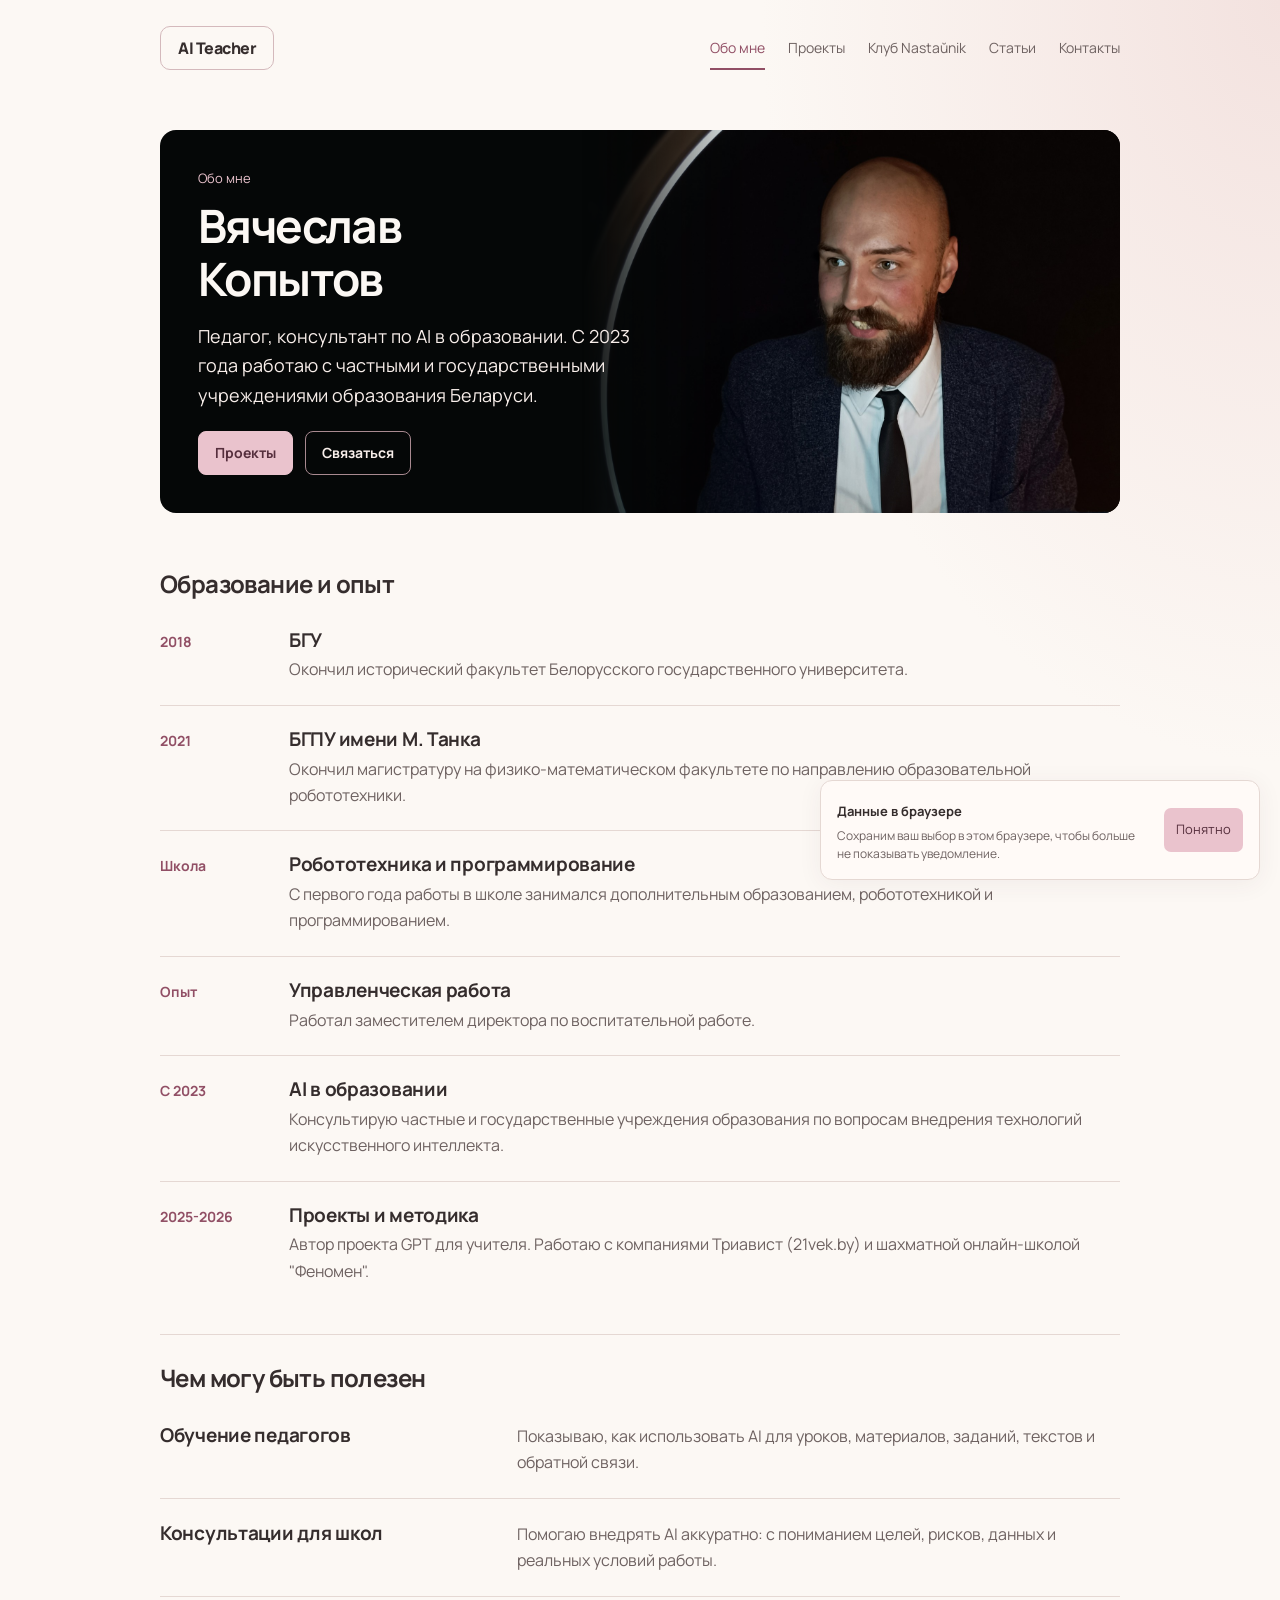
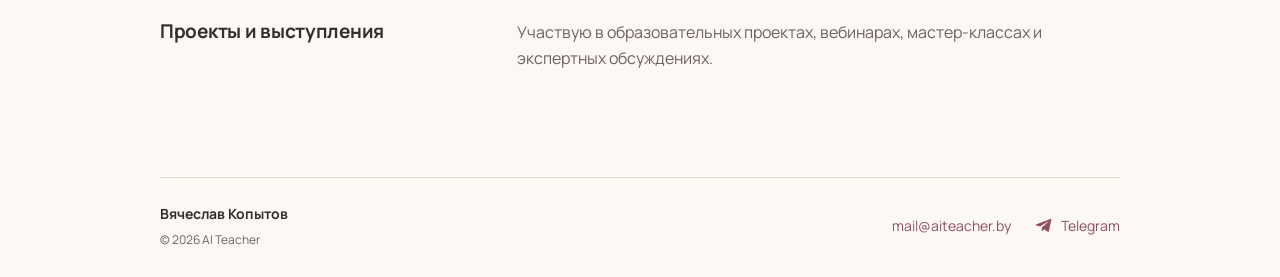
==== about.html @ 3dd28fff "Apply warm beige and powder pink site palette" ====
<!doctype html>
<html lang="ru">
<head>
  <meta charset="utf-8">
  <meta name="viewport" content="width=device-width, initial-scale=1">
  <title>Обо мне | Вячеслав Копытов — AI и образование в Беларуси</title>
  <meta name="description" content="Вячеслав Копытов — консультант по внедрению AI в образование в Республике Беларусь. Образование, опыт, проекты и направления работы.">
  <link rel="canonical" href="https://aiteacher.by/about.html">
  <meta property="og:type" content="website">
  <meta property="og:title" content="Обо мне | Вячеслав Копытов">
  <meta property="og:description" content="Кто такой Вячеслав Копытов и чем он занимается в теме AI в образовании.">
  <meta property="og:url" content="https://aiteacher.by/about.html">
  <meta property="og:image" content="https://aiteacher.by/assets/img/profile.jpg">
  <meta name="twitter:card" content="summary_large_image">
  <meta name="twitter:image" content="https://aiteacher.by/assets/img/profile.jpg">
  <link rel="preconnect" href="https://fonts.googleapis.com">
  <link rel="preconnect" href="https://fonts.gstatic.com" crossorigin>
  <link href="https://fonts.googleapis.com/css2?family=Manrope:wght@400;500;700;800&display=swap" rel="stylesheet">
  <link rel="stylesheet" href="assets/css/styles.css?v=12">
  <link rel="stylesheet" href="assets/css/home-portrait.css?v=6">
  <link rel="stylesheet" href="assets/css/about-portrait.css?v=1">
  <script type="application/ld+json">{"@context":"https://schema.org","@type":"ProfilePage","name":"Обо мне | Вячеслав Копытов","url":"https://aiteacher.by/about.html","mainEntity":{"@type":"Person","@id":"https://aiteacher.by/#person","name":"Вячеслав Копытов","jobTitle":"Консультант по внедрению искусственного интеллекта в образовании","image":"https://aiteacher.by/assets/img/profile.jpg","url":"https://aiteacher.by/","email":"mail@aiteacher.by","description":"Вячеслав Копытов — педагог, специалист в образовательной робототехнике и консультант учреждений образования по вопросам внедрения технологий искусственного интеллекта.","alumniOf":[{"@type":"CollegeOrUniversity","name":"Белорусский государственный университет","department":"Исторический факультет"},{"@type":"CollegeOrUniversity","name":"Белорусский государственный педагогический университет имени Максима Танка","department":"Физико-математический факультет"}],"knowsAbout":["AI в образовании","искусственный интеллект для учителей","обучение педагогов","методика внедрения AI","образовательная робототехника","программирование в дополнительном образовании","образование в Республике Беларусь"],"sameAs":["https://t.me/kopytov_v_a","https://t.me/gpt_for_teacher","https://www.youtube.com/@gpt_for_teacher","https://instagram.com/gpt_for_teacher"]}}</script>
</head>
<body>
<main class="simple-page">
  <div class="minimal-top">
    <a class="minimal-name" href="index.html">AI Teacher</a>
    <nav class="minimal-menu" aria-label="Основное меню">
      <a href="about.html" aria-current="page">Обо мне</a>
      <a href="projects.html">Проекты</a>
      <a href="club.html">Клуб Nastaŭnik</a>
      <a href="articles.html">Статьи</a>
      <a href="contacts.html">Контакты</a>
    </nav>
  </div>

  <section class="home-intro about-intro" aria-labelledby="about-title">
    <img class="home-intro-photo" src="assets/img/profile.jpg" alt="Вячеслав Копытов в костюме за ноутбуком" width="1536" height="2048" fetchpriority="high">
    <div class="home-intro-copy">
      <div class="hero-eyebrow">Обо мне</div>
      <h1 id="about-title">Вячеслав Копытов</h1>
      <p class="lead">Педагог, консультант по AI в образовании. С 2023 года работаю с частными и государственными учреждениями образования Беларуси.</p>
      <div class="simple-actions">
        <a class="simple-button primary" href="projects.html">Проекты</a>
        <a class="simple-button" href="contacts.html">Связаться</a>
      </div>
    </div>
  </section>

  <section class="simple-section reveal">
    <div class="simple-section-head">
      <div>
        <h2>Образование и опыт</h2>
      </div>
    </div>
    <div class="simple-grid timeline">
      <article class="simple-card">
        <span class="row-label">2018</span>
        <h3>БГУ</h3>
        <p>Окончил исторический факультет Белорусского государственного университета.</p>
      </article>
      <article class="simple-card">
        <span class="row-label">2021</span>
        <h3>БГПУ имени М. Танка</h3>
        <p>Окончил магистратуру на физико-математическом факультете по направлению образовательной робототехники.</p>
      </article>
      <article class="simple-card">
        <span class="row-label">Школа</span>
        <h3>Робототехника и программирование</h3>
        <p>С первого года работы в школе занимался дополнительным образованием, робототехникой и программированием.</p>
      </article>
      <article class="simple-card">
        <span class="row-label">Опыт</span>
        <h3>Управленческая работа</h3>
        <p>Работал заместителем директора по воспитательной работе.</p>
      </article>
      <article class="simple-card">
        <span class="row-label">С 2023</span>
        <h3>AI в образовании</h3>
        <p>Консультирую частные и государственные учреждения образования по вопросам внедрения технологий искусственного интеллекта.</p>
      </article>
      <article class="simple-card">
        <span class="row-label">2025-2026</span>
        <h3>Проекты и методика</h3>
        <p>Автор проекта GPT для учителя. Работаю с компаниями Триавист (21vek.by) и шахматной онлайн-школой "Феномен".</p>
      </article>
    </div>
  </section>

  <section class="simple-section reveal">
    <div class="simple-section-head">
      <div>
        <h2>Чем могу быть полезен</h2>
      </div>
    </div>
    <div class="simple-grid">
      <article class="simple-card">
        <h3>Обучение педагогов</h3>
        <p>Показываю, как использовать AI для уроков, материалов, заданий, текстов и обратной связи.</p>
      </article>
      <article class="simple-card">
        <h3>Консультации для школ</h3>
        <p>Помогаю внедрять AI аккуратно: с пониманием целей, рисков, данных и реальных условий работы.</p>
      </article>
      <article class="simple-card">
        <h3>Проекты и выступления</h3>
        <p>Участвую в образовательных проектах, вебинарах, мастер-классах и экспертных обсуждениях.</p>
      </article>
    </div>
  </section>
</main>
<footer class="site-footer">
  <div class="footer-author">
    <a href="about.html">Вячеслав Копытов</a>
    <small>&copy; 2026 AI Teacher</small>
  </div>
  <address class="footer-contacts">
    <a href="mailto:mail@aiteacher.by">mail@aiteacher.by</a>
    <a class="footer-telegram" href="https://t.me/kopytov_v_a" aria-label="Написать Вячеславу Копытову в Telegram">
      <svg viewBox="0 0 24 24" aria-hidden="true"><path d="M21.7 4.3 18.5 19c-.2 1-.8 1.2-1.6.8l-4.8-3.5-2.3 2.2c-.3.3-.5.5-.9.5l.3-4.9 8.9-8c.4-.3-.1-.5-.6-.2L6.6 12.8 1.9 11.3c-1-.3-1-1 .2-1.5L20.4 2.7c.9-.3 1.6.2 1.3 1.6Z"/></svg>
      <span>Telegram</span>
    </a>
  </address>
</footer>
<script src="assets/js/app.js?v=10"></script>
</body>
</html>
---- assets/css/styles.css ----
:root {
  --ink: #352d2d;
  --muted: #6e6261;
  --accent: #914f65;
  --accent-soft: #f6e8e7;
  --accent-fill: #eac3cd;
  --accent-fill-hover: #e0b1be;
  --accent-ink: #562f3d;
  --line: #e5d8d3;
  --paper: #fcf8f4;
  --font: "Manrope", "Segoe UI", sans-serif;
}
* { box-sizing: border-box; }
html { scroll-behavior: smooth; }
body {
  margin: 0;
  min-height: 100vh;
  min-height: 100svh;
  display: flex;
  flex-direction: column;
  color: var(--ink);
  font: 16px/1.65 var(--font);
  background: radial-gradient(ellipse at 100% 0, #f3e2df 0, transparent 520px), var(--paper);
}
a { color: var(--accent); text-decoration: none; }
a:hover { color: var(--ink); }
a:focus-visible, button:focus-visible {
  outline: 2px solid var(--accent);
  outline-offset: 5px;
}
button { font: inherit; cursor: pointer; }
img { display: block; max-width: 100%; }
h1, h2, h3, p { margin: 0; }
h1, h2, h3 { font-weight: 700; line-height: 1.25; }
h1 { font-size: clamp(32px, 4vw, 44px); letter-spacing: -.035em; }
h2 { font-size: 24px; letter-spacing: -.025em; }
h3 { font-size: 19px; letter-spacing: -.015em; }
p { color: var(--muted); }
.minimal-page, .simple-page {
  flex: 1;
  width: min(960px, calc(100% - 64px));
  margin: 0 auto;
  padding: 26px 0 56px;
}
.minimal-top {
  display: flex;
  align-items: center;
  justify-content: space-between;
  gap: 24px;
  margin-bottom: 60px;
}
.minimal-name {
  display: inline-flex;
  flex-shrink: 0;
  align-items: center;
  justify-content: center;
  min-height: 44px;
  padding: 8px 17px;
  border: 1px solid #d4b9bc;
  border-radius: 10px;
  color: var(--ink);
  font-weight: 800;
  letter-spacing: -.03em;
}
.minimal-menu { display: flex; flex-wrap: wrap; gap: 6px 23px; }
.minimal-menu a {
  display: inline-flex;
  align-items: center;
  min-height: 44px;
  border-bottom: 2px solid transparent;
  color: var(--muted);
  font-size: 14px;
}
.minimal-menu a:hover,
.minimal-menu a[aria-current] { color: var(--accent); border-bottom-color: var(--accent); }
.minimal-card, .simple-hero {
  display: grid;
  grid-template-columns: minmax(0, 1fr) 180px;
  align-items: center;
  gap: 48px;
  padding-bottom: 36px;
}
.minimal-card h1 { font-size: clamp(34px, 4.6vw, 48px); }
.lead, .simple-lead, .page-lead { margin-top: 16px; font-size: 18px; line-height: 1.65; max-width: 660px; }
.lead { color: var(--ink); }
.intro-description { max-width: 470px; margin-top: 8px; }
.hero-eyebrow { font-size: 13px; color: var(--accent); margin-bottom: 10px; }
.simple-hero-text { display: block; border-bottom: 1px solid var(--line); padding-bottom: 28px; }
.simple-hero-text > div { max-width: 720px; }
.minimal-portrait, .simple-photo { border-radius: 14px; overflow: hidden; background: #e9dcd5; }
.minimal-portrait img, .simple-photo img { width: 100%; height: 210px; object-fit: cover; object-position: center 30%; }
.minimal-buttons { display: grid; border-top: 1px solid var(--line); }
.minimal-button, .resource-row {
  display: flex;
  align-items: center;
  justify-content: space-between;
  gap: 24px;
  border-bottom: 1px solid var(--line);
  padding: 23px 8px;
  color: var(--ink);
  transition: background .18s ease;
}
.minimal-button:hover, .resource-row:hover { background: var(--accent-soft); }
.link-copy { display: block; }
.link-copy strong { display: block; font-size: 20px; font-weight: 700; letter-spacing: -.02em; }
.link-copy small { display: block; color: var(--muted); font-size: 15px; margin-top: 5px; }
.link-arrow { flex: 0 0 auto; color: var(--accent); font-size: 25px; font-weight: 500; }
.minimal-social-icons { display: flex; gap: 8px; margin-top: 24px; }
.social-icon-link { display: inline-flex; width: 44px; height: 44px; align-items: center; justify-content: center; border-radius: 50%; color: var(--muted); }
.social-icon-link:hover { background: var(--accent-soft); color: var(--accent); }
.social-icon-link svg, .simple-social-card svg { width: 22px; height: 22px; fill: currentColor; flex-shrink: 0; }
.simple-section { padding: 28px 0; }
.simple-section + .simple-section { border-top: 1px solid var(--line); }
.simple-section-head { margin-bottom: 8px; }
.resource-list { display: grid; }
.resource-row:first-child { padding-top: 12px; }
.resource-copy { max-width: 700px; }
.resource-copy h2 { font-size: 21px; }
.resource-copy p { margin-top: 6px; }
.row-label { display: block; font-size: 12px; color: var(--accent); font-weight: 700; margin-bottom: 6px; }
.simple-grid { display: grid; }
.simple-card {
  display: grid;
  grid-template-columns: minmax(180px, .7fr) minmax(0, 1.3fr);
  gap: 8px 32px;
  align-items: baseline;
  padding: 22px 0;
  border-bottom: 1px solid var(--line);
}
.simple-card:last-child { border-bottom: 0; }
.simple-card .simple-actions { grid-column: 2; margin-top: 4px; }
.timeline .simple-card { grid-template-columns: 105px minmax(0, 1fr); gap: 4px 24px; }
.timeline .row-label { grid-column: 1; grid-row: 1 / span 2; font-size: 14px; }
.timeline h3, .timeline p { grid-column: 2; }
.simple-actions { display: flex; flex-wrap: wrap; gap: 12px; margin-top: 20px; }
.simple-button {
  display: inline-flex;
  align-items: center;
  justify-content: center;
  min-height: 44px;
  padding: 8px 16px;
  border: 1px solid var(--line);
  border-radius: 8px;
  color: var(--ink);
  font-size: 14px;
  font-weight: 700;
}
.simple-button:hover { border-color: var(--accent); background: var(--accent-soft); }
.simple-button.primary { color: var(--accent-ink); background: var(--accent-fill); border-color: var(--accent-fill); }
.simple-button.primary:hover { background: var(--accent-fill-hover); border-color: var(--accent-fill-hover); }
.simple-contact-row { display: grid; grid-template-columns: repeat(2, minmax(0, 1fr)); gap: 0 32px; }
.simple-social-card { display: flex; align-items: center; gap: 15px; padding: 20px 0; border-bottom: 1px solid var(--line); color: var(--ink); }
.simple-social-card span { color: var(--muted); font-size: 13px; overflow-wrap: anywhere; }
.breadcrumbs { font-size: 13px; color: var(--muted); margin-bottom: 18px; }
.article-meta { color: var(--muted); font-size: 13px; margin-bottom: 12px; }
.article-hero { padding-top: 0; }
.article-hero, .article-layout { max-width: 740px; margin-inline: auto; }
.page-title { font-size: clamp(28px, 3.7vw, 40px); }
.article p + p { margin-top: 16px; }
.article h2 { margin: 32px 0 12px; }
.article a, .mini-card a { text-decoration: underline; text-underline-offset: 3px; }
.article ul, .article ol { padding-left: 22px; color: var(--muted); }
.stack { margin-top: 32px; padding-top: 24px; border-top: 1px solid var(--line); }
.mini-card h3 { margin-bottom: 10px; }
.site-footer {
  width: min(960px, calc(100% - 64px));
  margin: 0 auto;
  padding: 24px 0 28px;
  display: flex;
  align-items: center;
  justify-content: space-between;
  gap: 16px 32px;
  border-top: 1px solid var(--line);
  font-size: 14px;
}
.footer-author { display: grid; gap: 4px; }
.footer-author > a { color: var(--ink); font-weight: 700; }
.footer-author small { color: var(--muted); font-size: 12px; }
.footer-contacts { display: flex; align-items: center; flex-wrap: wrap; gap: 8px 24px; font-style: normal; }
.footer-contacts a { display: inline-flex; align-items: center; min-height: 44px; gap: 8px; }
.footer-telegram svg { width: 18px; height: 18px; fill: currentColor; }
.site-footer a:hover { text-decoration: underline; text-underline-offset: 4px; }
.cookie-notice {
  position: fixed;
  z-index: 10;
  right: 20px;
  bottom: 20px;
  display: flex;
  align-items: center;
  gap: 16px;
  width: min(440px, calc(100% - 40px));
  padding: 16px;
  border: 1px solid var(--line);
  border-radius: 12px;
  background: #fffaf7;
  box-shadow: 0 4px 24px #562f3d10;
}
.cookie-notice strong { font-size: 13px; }
.cookie-notice p { font-size: 12px; line-height: 1.5; margin-top: 4px; }
.cookie-notice-btn { flex-shrink: 0; min-height: 44px; border: 0; border-radius: 7px; padding: 8px 12px; background: var(--accent-fill); color: var(--accent-ink); font-size: 13px; }
.cookie-notice-btn:hover { background: var(--accent-fill-hover); }
.cookie-notice-hidden { display: none; }
@media (prefers-reduced-motion: no-preference) {
  .minimal-card, .simple-hero, .article-hero { animation: enter .35s ease-out both; }
  @keyframes enter { from { opacity: 0; transform: translateY(6px); } to { opacity: 1; transform: none; } }
}
@media (max-width: 760px) {
  .site-footer { width: calc(100% - 40px); }
  .minimal-page, .simple-page { width: calc(100% - 40px); padding-top: 20px; }
  .minimal-top { align-items: flex-start; flex-direction: column; gap: 12px; margin-bottom: 34px; }
  .minimal-menu { gap: 0 20px; }
  .minimal-card, .simple-hero { gap: 24px; grid-template-columns: minmax(0, 1fr) 120px; }
  .minimal-portrait img, .simple-photo img { height: 150px; }
  .lead, .simple-lead, .page-lead { font-size: 16px; }
  .minimal-card h1 { font-size: 34px; }
  .simple-card { gap: 8px 20px; }
}
@media (max-width: 520px) {
  .site-footer { align-items: flex-start; flex-direction: column; gap: 12px; padding-top: 20px; }
  .minimal-card, .simple-hero { grid-template-columns: minmax(0, 1fr); gap: 20px; }
  .minimal-portrait, .simple-photo { grid-row: 1; width: 88px; border-radius: 12px; }
  .minimal-portrait img, .simple-photo img { height: 100px; }
  .minimal-card { padding-bottom: 26px; }
  .minimal-card h1 { font-size: 32px; }
  .minimal-button, .resource-row { gap: 15px; padding: 19px 0; }
  .link-copy strong, .resource-copy h2 { font-size: 18px; }
  .link-copy small { font-size: 14px; }
  .simple-card { display: block; padding: 18px 0; }
  .simple-card p { margin-top: 6px; }
  .simple-card .simple-actions { margin-top: 12px; }
  .timeline .row-label { margin-bottom: 8px; }
  .simple-contact-row { grid-template-columns: minmax(0, 1fr); }
  .cookie-notice { right: 12px; bottom: 12px; width: calc(100% - 24px); padding: 12px; }
}
@media (prefers-reduced-motion: reduce) { html { scroll-behavior: auto; } }
---- assets/css/home-portrait.css ----
.home-intro {
  position: relative;
  isolation: isolate;
  display: flex;
  align-items: center;
  min-height: 360px;
  margin-bottom: 28px;
  overflow: hidden;
  border-radius: 16px;
  background: #050707;
  color: #fcf8f4;
}
.home-intro-photo {
  position: absolute;
  z-index: -1;
  inset: 0 0 0 auto;
  width: 56%;
  height: 100%;
  object-fit: cover;
  object-position: center 12%;
  -webkit-mask-image: linear-gradient(to right, transparent, #000 32%);
  mask-image: linear-gradient(to right, transparent, #000 32%);
}
.home-intro-copy {
  width: 54%;
  padding: 38px;
}
.home-intro h1 {
  max-width: 12ch;
  font-size: clamp(34px, 4.3vw, 46px);
  line-height: 1.15;
}
.home-intro .lead { color: #f8eeea; }
.home-intro .hero-eyebrow { color: #eac3cd; }
.home-intro .simple-button:not(.primary) { color: #f8eeea; border-color: #a88990; }
.home-intro .simple-button:not(.primary):hover { background: #33272b; border-color: #eac3cd; }
.home-intro .intro-description { color: #d4c1be; margin-top: 14px; }
@media (min-width: 641px) and (max-width: 800px) {
  .home-intro { min-height: 330px; }
  .home-intro-copy { width: 58%; padding: 28px; }
  .home-intro h1 { font-size: 34px; }
  .home-intro .intro-description { font-size: 14px; }
}
@media (max-width: 640px) {
  .home-intro { min-height: 0; border-radius: 12px; margin-bottom: 18px; }
  .home-intro-photo {
    inset: 0 0 auto;
    width: 100%;
    height: 280px;
    object-position: center top;
    -webkit-mask-image: linear-gradient(to bottom, #000 54%, transparent 100%);
    mask-image: linear-gradient(to bottom, #000 54%, transparent 100%);
  }
  .home-intro-copy { width: 100%; padding: 246px 24px 26px; }
  .home-intro h1 { max-width: none; font-size: 30px; }
  .home-intro .lead { margin-top: 12px; }
  .home-intro .intro-description { margin-top: 10px; font-size: 14px; }
}
---- assets/css/about-portrait.css ----
.about-intro .home-intro-photo {
  object-position: center 43%;
}
@media (max-width: 640px) {
  .about-intro .home-intro-photo {
    width: min(100%, 420px);
    left: 50%;
    right: auto;
    transform: translateX(-50%);
    object-position: center 38%;
  }
}
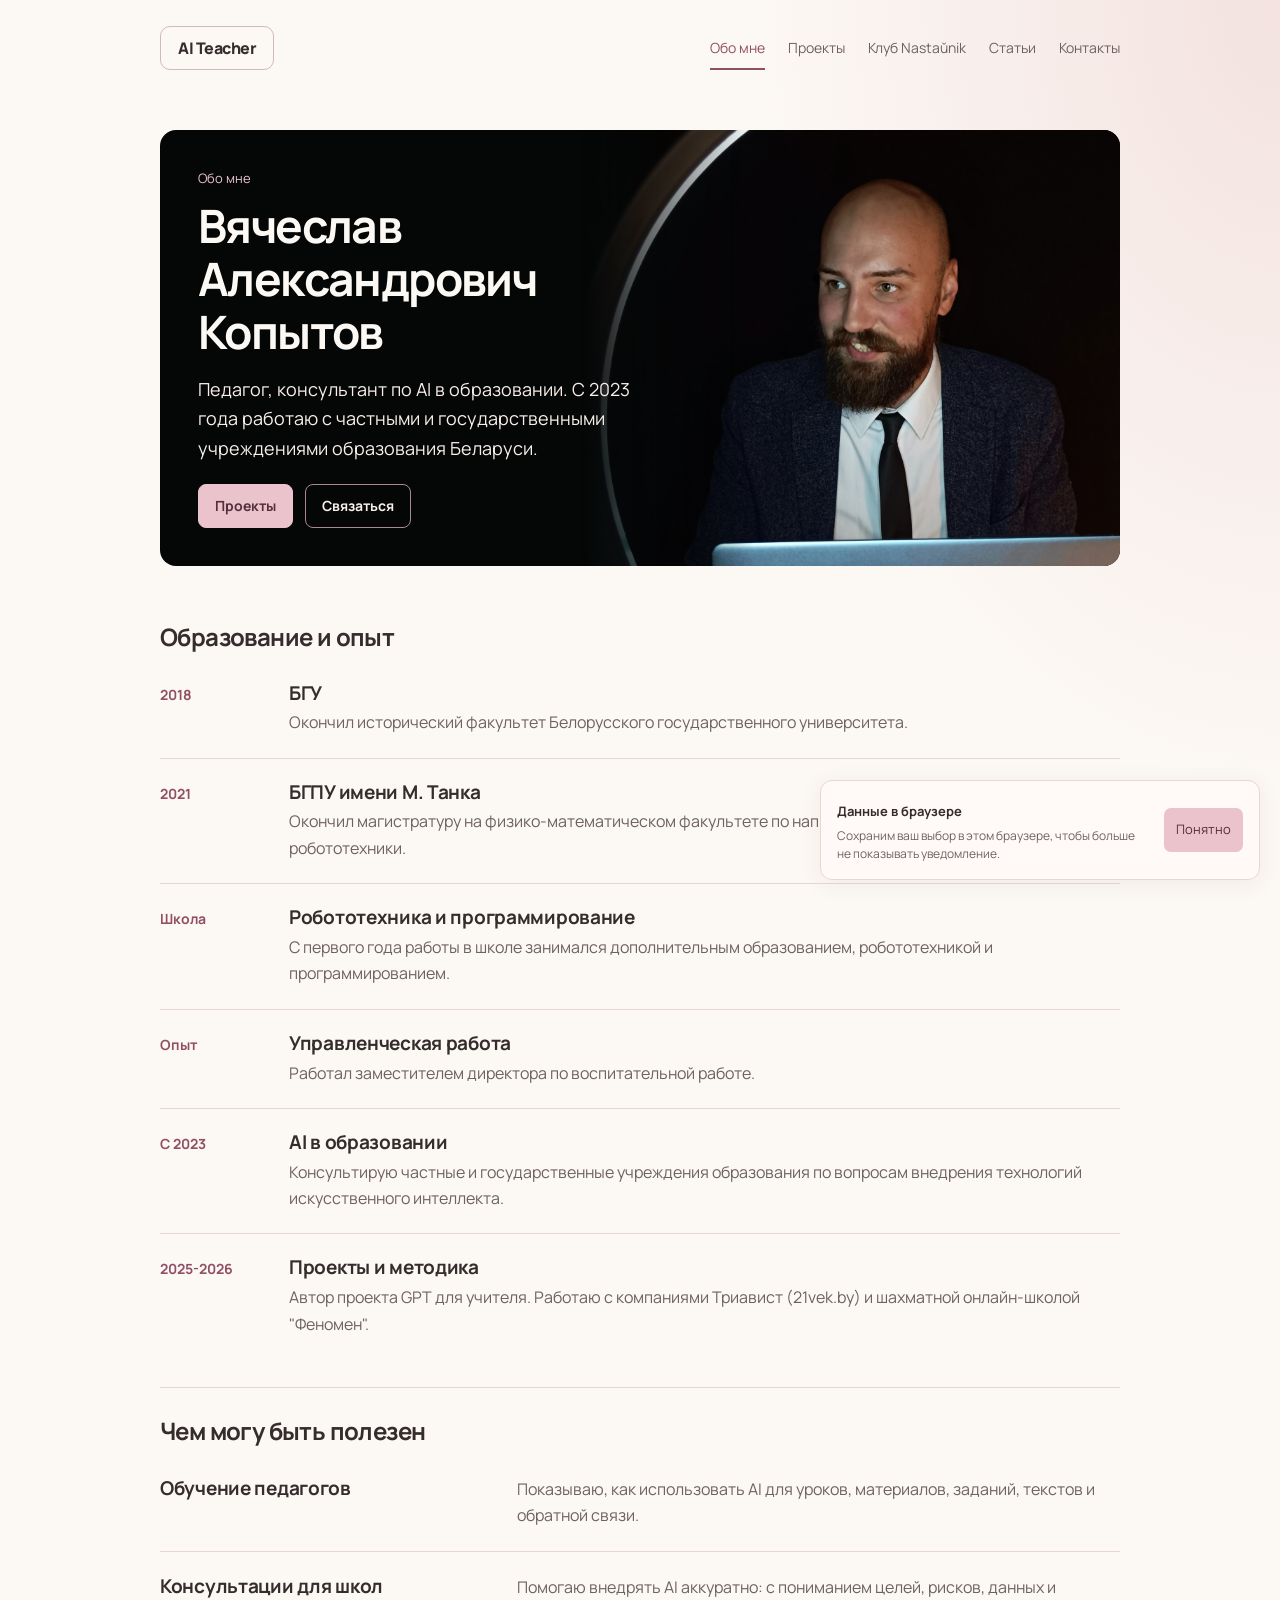
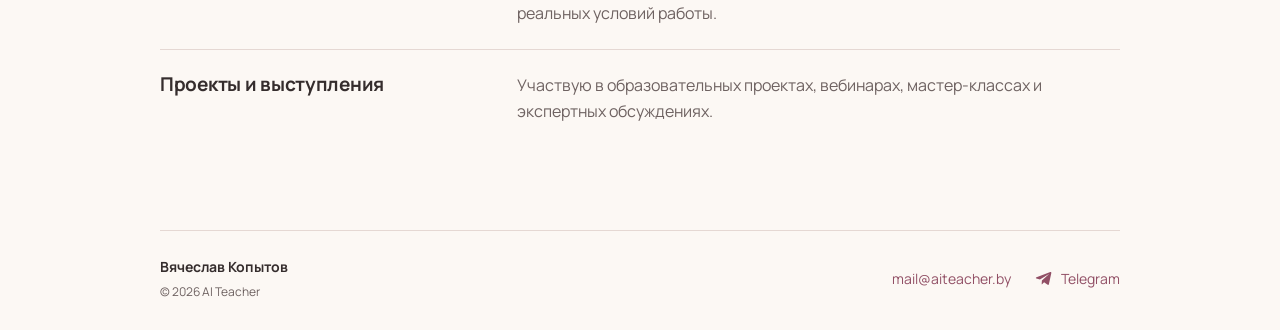
==== commit 296d1d66: "Add patronymic to personal profile" ====
--- a/about.html
+++ b/about.html
@@ -3,23 +3,82 @@
 <head>
   <meta charset="utf-8">
   <meta name="viewport" content="width=device-width, initial-scale=1">
-  <title>Обо мне | Вячеслав Копытов — AI и образование в Беларуси</title>
-  <meta name="description" content="Вячеслав Копытов — консультант по внедрению AI в образование в Республике Беларусь. Образование, опыт, проекты и направления работы.">
+  <meta name="theme-color" content="#eac3cd">
+  <link rel="icon" href="/assets/img/favicon.ico" sizes="any">
+  <link rel="icon" type="image/png" sizes="48x48" href="/assets/img/favicon-48.png">
+  <link rel="apple-touch-icon" sizes="180x180" href="/assets/img/apple-touch-icon.png">
+  <link rel="manifest" href="/site.webmanifest">
+  <title>Вячеслав Александрович Копытов — биография, образование и опыт</title>
+  <meta name="description" content="Вячеслав Александрович Копытов — педагог, автор проекта «GPT для учителя». С 2023 года консультирует учреждения образования Беларуси по внедрению искусственного интеллекта.">
   <link rel="canonical" href="https://aiteacher.by/about.html">
   <meta property="og:type" content="website">
-  <meta property="og:title" content="Обо мне | Вячеслав Копытов">
-  <meta property="og:description" content="Кто такой Вячеслав Копытов и чем он занимается в теме AI в образовании.">
+  <meta property="og:title" content="Вячеслав Александрович Копытов — биография, образование и опыт">
+  <meta property="og:description" content="Педагог, автор проекта «GPT для учителя». С 2023 года консультирует учреждения образования Беларуси по внедрению искусственного интеллекта.">
   <meta property="og:url" content="https://aiteacher.by/about.html">
   <meta property="og:image" content="https://aiteacher.by/assets/img/profile.jpg">
   <meta name="twitter:card" content="summary_large_image">
+  <meta name="twitter:title" content="Вячеслав Александрович Копытов — биография, образование и опыт">
+  <meta name="twitter:description" content="Педагог, автор проекта «GPT для учителя». С 2023 года консультирует учреждения образования Беларуси по внедрению искусственного интеллекта.">
   <meta name="twitter:image" content="https://aiteacher.by/assets/img/profile.jpg">
   <link rel="preconnect" href="https://fonts.googleapis.com">
   <link rel="preconnect" href="https://fonts.gstatic.com" crossorigin>
   <link href="https://fonts.googleapis.com/css2?family=Manrope:wght@400;500;700;800&display=swap" rel="stylesheet">
-  <link rel="stylesheet" href="assets/css/styles.css?v=12">
+  <link rel="stylesheet" href="assets/css/styles.css?v=13">
   <link rel="stylesheet" href="assets/css/home-portrait.css?v=6">
   <link rel="stylesheet" href="assets/css/about-portrait.css?v=1">
-  <script type="application/ld+json">{"@context":"https://schema.org","@type":"ProfilePage","name":"Обо мне | Вячеслав Копытов","url":"https://aiteacher.by/about.html","mainEntity":{"@type":"Person","@id":"https://aiteacher.by/#person","name":"Вячеслав Копытов","jobTitle":"Консультант по внедрению искусственного интеллекта в образовании","image":"https://aiteacher.by/assets/img/profile.jpg","url":"https://aiteacher.by/","email":"mail@aiteacher.by","description":"Вячеслав Копытов — педагог, специалист в образовательной робототехнике и консультант учреждений образования по вопросам внедрения технологий искусственного интеллекта.","alumniOf":[{"@type":"CollegeOrUniversity","name":"Белорусский государственный университет","department":"Исторический факультет"},{"@type":"CollegeOrUniversity","name":"Белорусский государственный педагогический университет имени Максима Танка","department":"Физико-математический факультет"}],"knowsAbout":["AI в образовании","искусственный интеллект для учителей","обучение педагогов","методика внедрения AI","образовательная робототехника","программирование в дополнительном образовании","образование в Республике Беларусь"],"sameAs":["https://t.me/kopytov_v_a","https://t.me/gpt_for_teacher","https://www.youtube.com/@gpt_for_teacher","https://instagram.com/gpt_for_teacher"]}}</script>
+  <script type="application/ld+json">
+  {
+    "@context": "https://schema.org",
+    "@type": "ProfilePage",
+    "@id": "https://aiteacher.by/about.html#profile",
+    "name": "Вячеслав Александрович Копытов — биография, образование и опыт",
+    "url": "https://aiteacher.by/about.html",
+    "inLanguage": "ru",
+    "isPartOf": {
+      "@id": "https://aiteacher.by/#website"
+    },
+    "mainEntity": {
+      "@type": "Person",
+      "@id": "https://aiteacher.by/#person",
+      "name": "Вячеслав Александрович Копытов",
+      "alternateName": "Вячеслав Копытов",
+      "givenName": "Вячеслав",
+      "additionalName": "Александрович",
+      "familyName": "Копытов",
+      "jobTitle": "Педагог, консультант по AI в образовании",
+      "url": "https://aiteacher.by/",
+      "image": "https://aiteacher.by/assets/img/profile.jpg",
+      "email": "mail@aiteacher.by",
+      "description": "Вячеслав Александрович Копытов — педагог и консультант по AI в образовании в Беларуси. Автор проекта «GPT для учителя». С 2023 года консультирует частные и государственные учреждения образования по внедрению искусственного интеллекта.",
+      "mainEntityOfPage": {
+        "@id": "https://aiteacher.by/about.html#profile"
+      },
+      "knowsAbout": [
+        "Искусственный интеллект в образовании",
+        "Нейросети для учителей",
+        "Обучение педагогов",
+        "Образовательная робототехника",
+        "Программирование в дополнительном образовании"
+      ],
+      "sameAs": [
+        "https://t.me/kopytov_v_a",
+        "https://t.me/gpt_for_teacher",
+        "https://www.youtube.com/@gpt_for_teacher",
+        "https://instagram.com/gpt_for_teacher"
+      ],
+      "alumniOf": [
+        {
+          "@type": "CollegeOrUniversity",
+          "name": "Белорусский государственный университет"
+        },
+        {
+          "@type": "CollegeOrUniversity",
+          "name": "Белорусский государственный педагогический университет имени Максима Танка"
+        }
+      ]
+    }
+  }
+  </script>
 </head>
 <body>
 <main class="simple-page">
@@ -35,10 +94,10 @@
   </div>
 
   <section class="home-intro about-intro" aria-labelledby="about-title">
-    <img class="home-intro-photo" src="assets/img/profile.jpg" alt="Вячеслав Копытов в костюме за ноутбуком" width="1536" height="2048" fetchpriority="high">
+    <img class="home-intro-photo" src="assets/img/profile.jpg" alt="Вячеслав Александрович Копытов в костюме за ноутбуком" width="1536" height="2048" fetchpriority="high">
     <div class="home-intro-copy">
       <div class="hero-eyebrow">Обо мне</div>
-      <h1 id="about-title">Вячеслав Копытов</h1>
+      <h1 id="about-title">Вячеслав Александрович Копытов</h1>
       <p class="lead">Педагог, консультант по AI в образовании. С 2023 года работаю с частными и государственными учреждениями образования Беларуси.</p>
       <div class="simple-actions">
         <a class="simple-button primary" href="projects.html">Проекты</a>
--- a/assets/css/styles.css
+++ b/assets/css/styles.css
@@ -61,6 +61,11 @@
   color: var(--ink);
   font-weight: 800;
   letter-spacing: -.03em;
+}
+.minimal-name[aria-current="page"] {
+  background: var(--accent-fill);
+  border-color: var(--accent);
+  color: var(--accent-ink);
 }
 .minimal-menu { display: flex; flex-wrap: wrap; gap: 6px 23px; }
 .minimal-menu a {
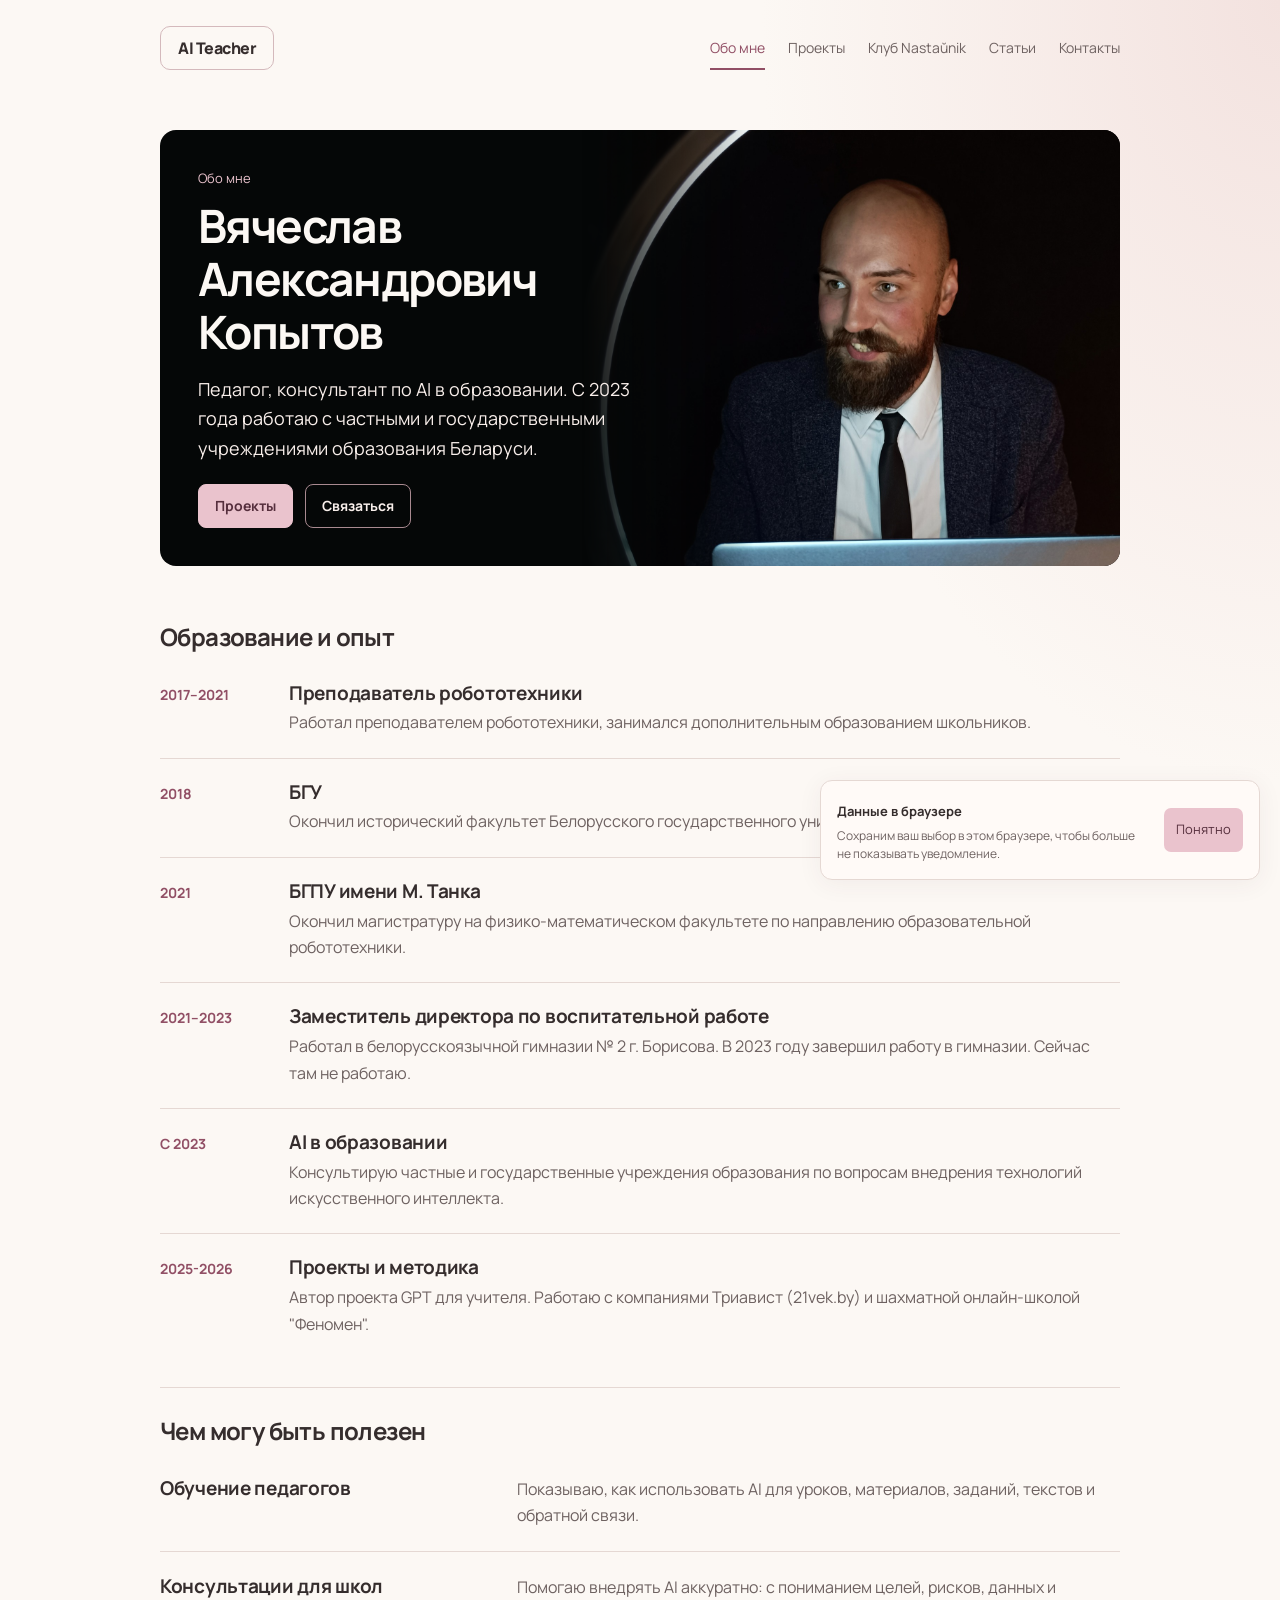
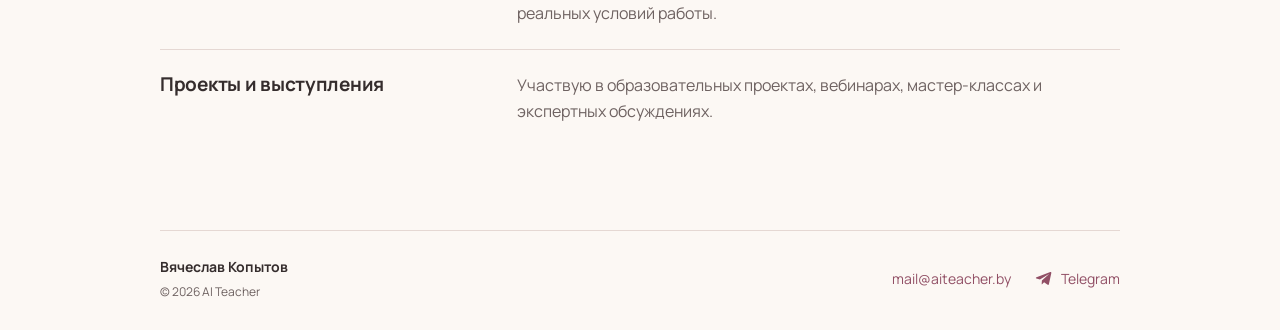
==== commit 3c8a3440: "Clarify past teaching and school leadership roles" ====
--- a/about.html
+++ b/about.html
@@ -9,16 +9,16 @@
   <link rel="apple-touch-icon" sizes="180x180" href="/assets/img/apple-touch-icon.png">
   <link rel="manifest" href="/site.webmanifest">
   <title>Вячеслав Александрович Копытов — биография, образование и опыт</title>
-  <meta name="description" content="Вячеслав Александрович Копытов — педагог, автор проекта «GPT для учителя». С 2023 года консультирует учреждения образования Беларуси по внедрению искусственного интеллекта.">
+  <meta name="description" content="Вячеслав Александрович Копытов — консультант по AI в образовании. В 2021–2023 годах работал заместителем директора гимназии № 2 Борисова. Сейчас в гимназии не работает.">
   <link rel="canonical" href="https://aiteacher.by/about.html">
   <meta property="og:type" content="website">
   <meta property="og:title" content="Вячеслав Александрович Копытов — биография, образование и опыт">
-  <meta property="og:description" content="Педагог, автор проекта «GPT для учителя». С 2023 года консультирует учреждения образования Беларуси по внедрению искусственного интеллекта.">
+  <meta property="og:description" content="С 2023 года консультирую учреждения образования по внедрению AI. В 2017–2021 годах преподавал робототехнику, в 2021–2023 годах работал заместителем директора белорусскоязычной гимназии № 2 г. Борисова. Работу в гимназии завершил в 2023 году.">
   <meta property="og:url" content="https://aiteacher.by/about.html">
   <meta property="og:image" content="https://aiteacher.by/assets/img/profile.jpg">
   <meta name="twitter:card" content="summary_large_image">
   <meta name="twitter:title" content="Вячеслав Александрович Копытов — биография, образование и опыт">
-  <meta name="twitter:description" content="Педагог, автор проекта «GPT для учителя». С 2023 года консультирует учреждения образования Беларуси по внедрению искусственного интеллекта.">
+  <meta name="twitter:description" content="С 2023 года консультирую учреждения образования по внедрению AI. В 2017–2021 годах преподавал робототехнику, в 2021–2023 годах работал заместителем директора белорусскоязычной гимназии № 2 г. Борисова. Работу в гимназии завершил в 2023 году.">
   <meta name="twitter:image" content="https://aiteacher.by/assets/img/profile.jpg">
   <link rel="preconnect" href="https://fonts.googleapis.com">
   <link rel="preconnect" href="https://fonts.gstatic.com" crossorigin>
@@ -49,7 +49,7 @@
       "url": "https://aiteacher.by/",
       "image": "https://aiteacher.by/assets/img/profile.jpg",
       "email": "mail@aiteacher.by",
-      "description": "Вячеслав Александрович Копытов — педагог и консультант по AI в образовании в Беларуси. Автор проекта «GPT для учителя». С 2023 года консультирует частные и государственные учреждения образования по внедрению искусственного интеллекта.",
+      "description": "Вячеслав Александрович Копытов — педагог и консультант по AI в образовании в Беларуси, автор проекта «GPT для учителя». В 2017–2021 годах работал преподавателем робототехники. В 2021–2023 годах работал заместителем директора по воспитательной работе в белорусскоязычной гимназии № 2 г. Борисова. В 2023 году завершил работу в гимназии; сейчас там не работает. С 2023 года консультирует частные и государственные учреждения образования по внедрению искусственного интеллекта.",
       "mainEntityOfPage": {
         "@id": "https://aiteacher.by/about.html#profile"
       },
@@ -114,6 +114,11 @@
     </div>
     <div class="simple-grid timeline">
       <article class="simple-card">
+        <span class="row-label">2017–2021</span>
+        <h3>Преподаватель робототехники</h3>
+        <p>Работал преподавателем робототехники, занимался дополнительным образованием школьников.</p>
+      </article>
+      <article class="simple-card">
         <span class="row-label">2018</span>
         <h3>БГУ</h3>
         <p>Окончил исторический факультет Белорусского государственного университета.</p>
@@ -124,14 +129,9 @@
         <p>Окончил магистратуру на физико-математическом факультете по направлению образовательной робототехники.</p>
       </article>
       <article class="simple-card">
-        <span class="row-label">Школа</span>
-        <h3>Робототехника и программирование</h3>
-        <p>С первого года работы в школе занимался дополнительным образованием, робототехникой и программированием.</p>
-      </article>
-      <article class="simple-card">
-        <span class="row-label">Опыт</span>
-        <h3>Управленческая работа</h3>
-        <p>Работал заместителем директора по воспитательной работе.</p>
+        <span class="row-label">2021–2023</span>
+        <h3>Заместитель директора по воспитательной работе</h3>
+        <p>Работал в белорусскоязычной гимназии № 2 г. Борисова. В 2023 году завершил работу в гимназии. Сейчас там не работаю.</p>
       </article>
       <article class="simple-card">
         <span class="row-label">С 2023</span>
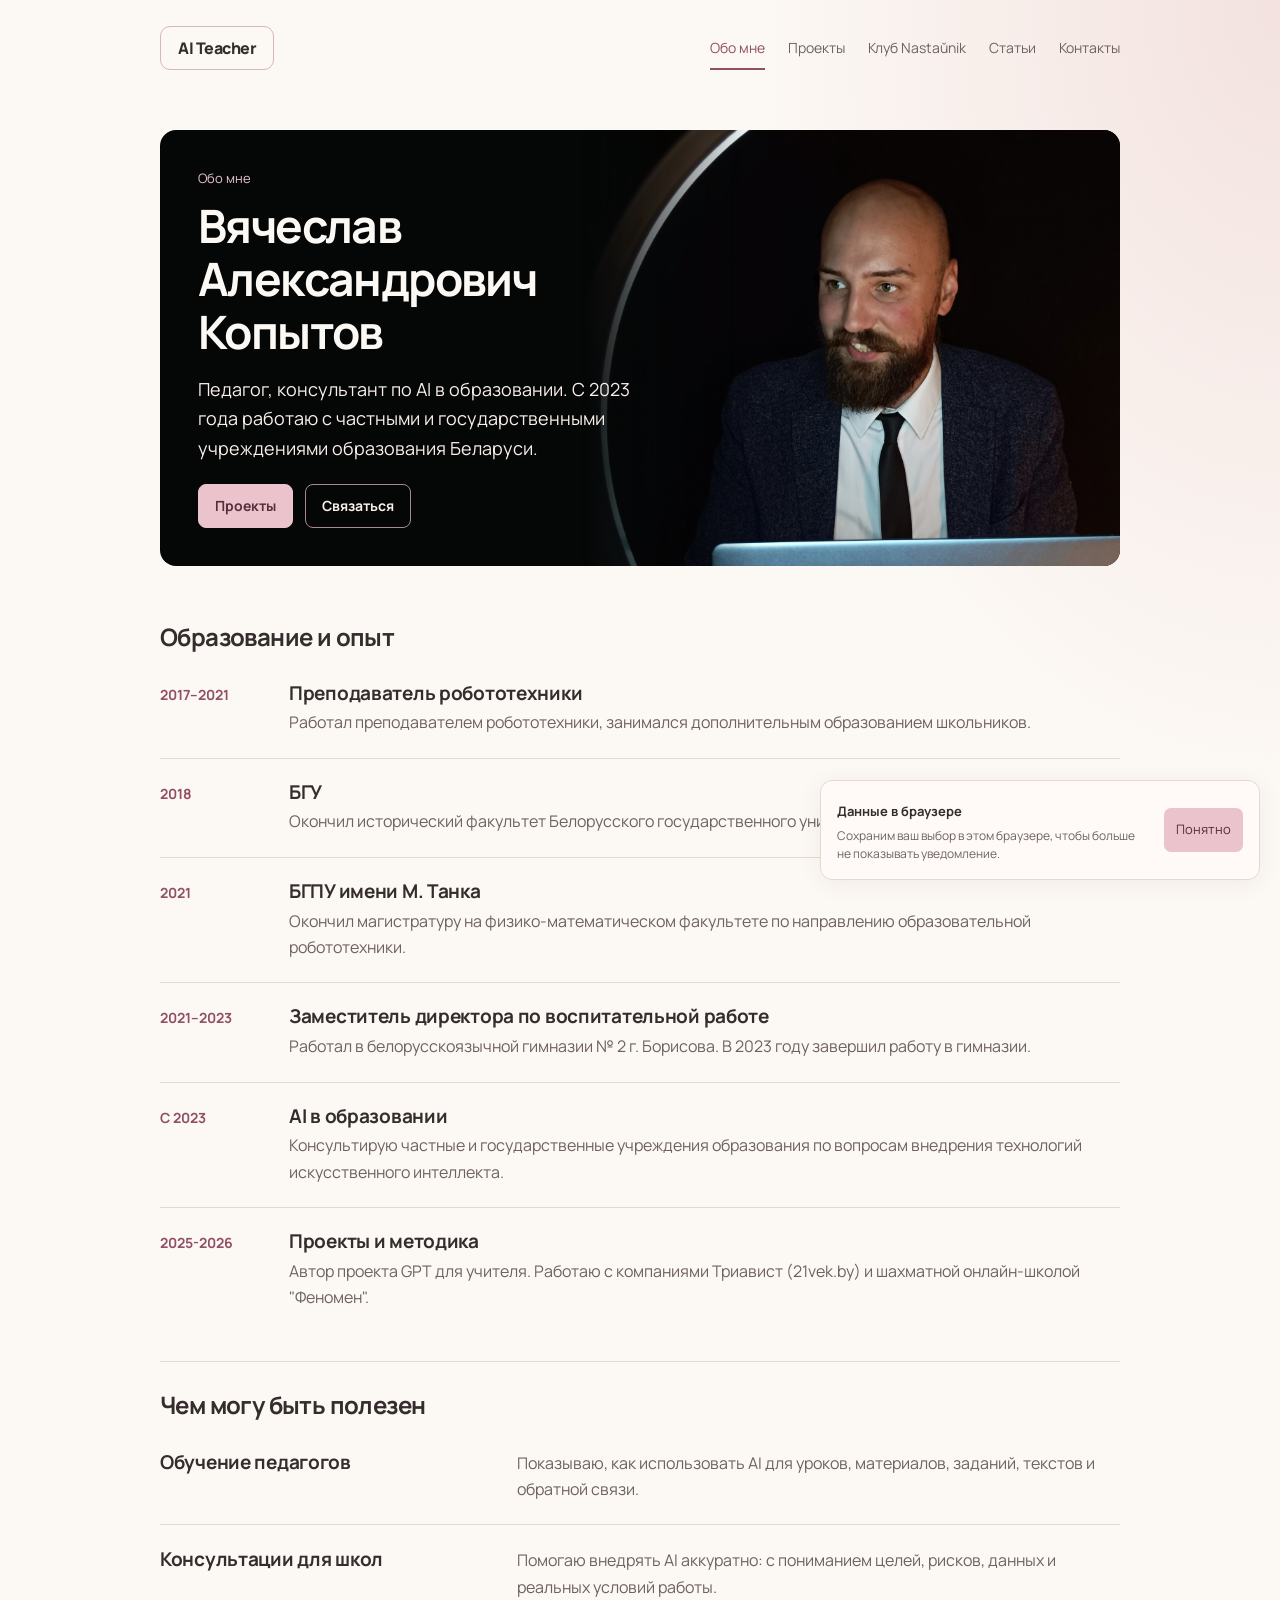
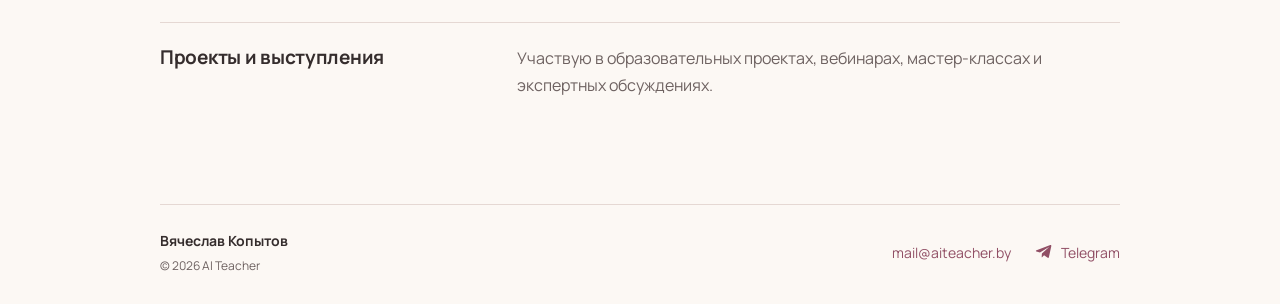
==== commit 5f64626c: "Remove first-person employment status wording" ====
--- a/about.html
+++ b/about.html
@@ -9,7 +9,7 @@
   <link rel="apple-touch-icon" sizes="180x180" href="/assets/img/apple-touch-icon.png">
   <link rel="manifest" href="/site.webmanifest">
   <title>Вячеслав Александрович Копытов — биография, образование и опыт</title>
-  <meta name="description" content="Вячеслав Александрович Копытов — консультант по AI в образовании. В 2021–2023 годах работал заместителем директора гимназии № 2 Борисова. Сейчас в гимназии не работает.">
+  <meta name="description" content="Вячеслав Александрович Копытов — консультант по AI в образовании. В 2021–2023 годах работал заместителем директора гимназии № 2 Борисова. С 2023 года консультирует учреждения образования.">
   <link rel="canonical" href="https://aiteacher.by/about.html">
   <meta property="og:type" content="website">
   <meta property="og:title" content="Вячеслав Александрович Копытов — биография, образование и опыт">
@@ -49,7 +49,7 @@
       "url": "https://aiteacher.by/",
       "image": "https://aiteacher.by/assets/img/profile.jpg",
       "email": "mail@aiteacher.by",
-      "description": "Вячеслав Александрович Копытов — педагог и консультант по AI в образовании в Беларуси, автор проекта «GPT для учителя». В 2017–2021 годах работал преподавателем робототехники. В 2021–2023 годах работал заместителем директора по воспитательной работе в белорусскоязычной гимназии № 2 г. Борисова. В 2023 году завершил работу в гимназии; сейчас там не работает. С 2023 года консультирует частные и государственные учреждения образования по внедрению искусственного интеллекта.",
+      "description": "Вячеслав Александрович Копытов — педагог и консультант по AI в образовании в Беларуси, автор проекта «GPT для учителя». В 2017–2021 годах работал преподавателем робототехники. В 2021–2023 годах работал заместителем директора по воспитательной работе в белорусскоязычной гимназии № 2 г. Борисова. Работу в гимназии завершил в 2023 году. С 2023 года консультирует частные и государственные учреждения образования по внедрению искусственного интеллекта.",
       "mainEntityOfPage": {
         "@id": "https://aiteacher.by/about.html#profile"
       },
@@ -131,7 +131,7 @@
       <article class="simple-card">
         <span class="row-label">2021–2023</span>
         <h3>Заместитель директора по воспитательной работе</h3>
-        <p>Работал в белорусскоязычной гимназии № 2 г. Борисова. В 2023 году завершил работу в гимназии. Сейчас там не работаю.</p>
+        <p>Работал в белорусскоязычной гимназии № 2 г. Борисова. В 2023 году завершил работу в гимназии.</p>
       </article>
       <article class="simple-card">
         <span class="row-label">С 2023</span>
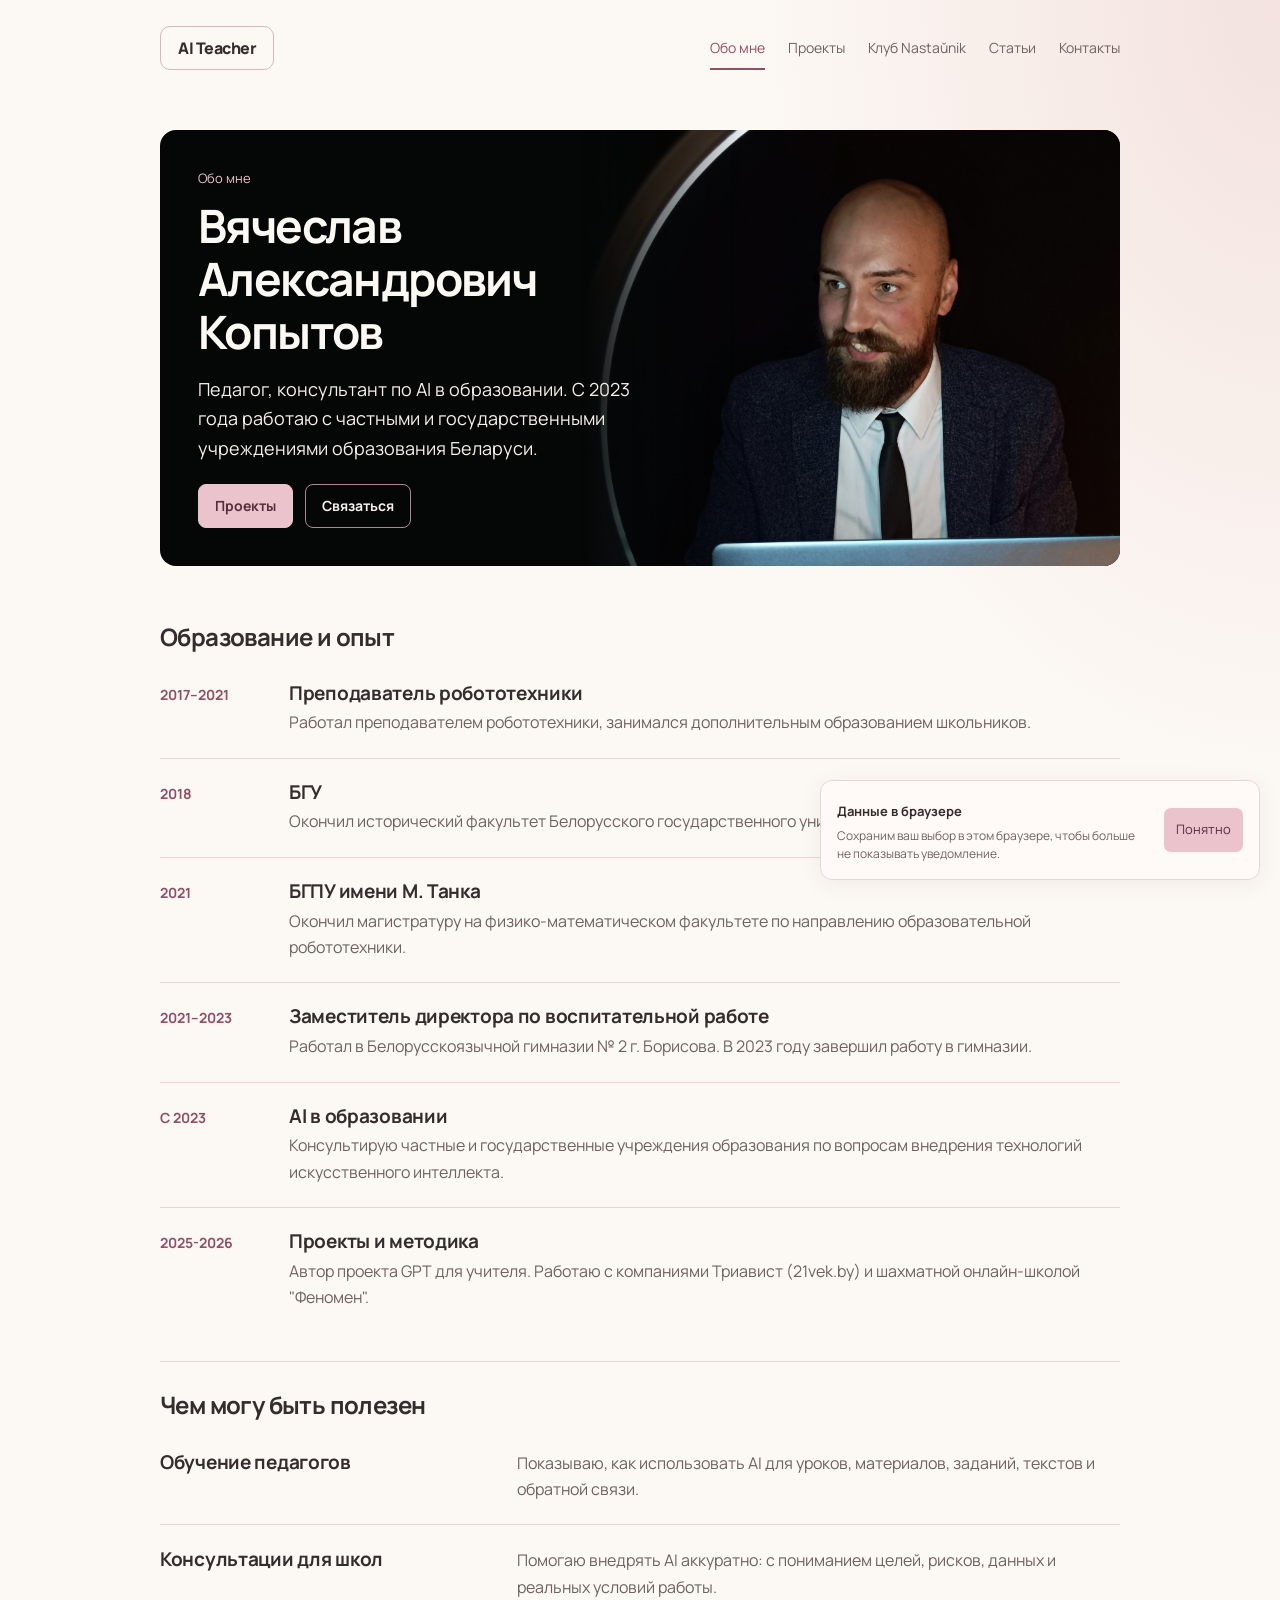
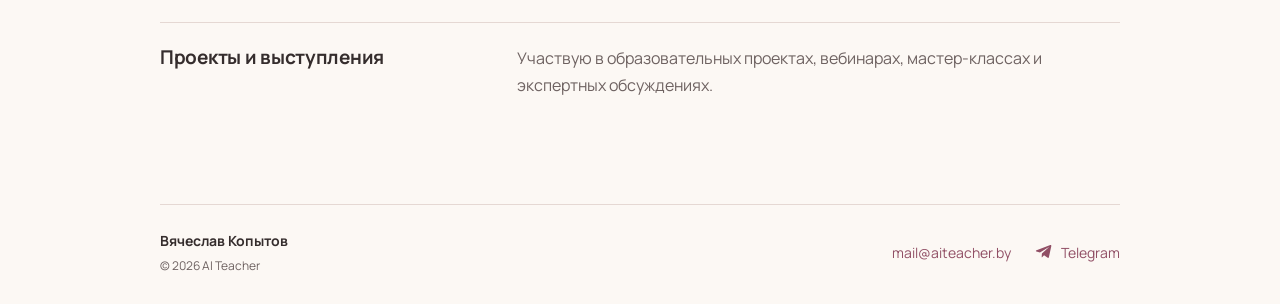
==== commit 2c18b246: "Use official gymnasium name in biography" ====
--- a/about.html
+++ b/about.html
@@ -9,16 +9,16 @@
   <link rel="apple-touch-icon" sizes="180x180" href="/assets/img/apple-touch-icon.png">
   <link rel="manifest" href="/site.webmanifest">
   <title>Вячеслав Александрович Копытов — биография, образование и опыт</title>
-  <meta name="description" content="Вячеслав Александрович Копытов — консультант по AI в образовании. В 2021–2023 годах работал заместителем директора гимназии № 2 Борисова. С 2023 года консультирует учреждения образования.">
+  <meta name="description" content="Вячеслав Александрович Копытов — консультант по AI в образовании. В 2021–2023 годах работал заместителем директора по воспитательной работе в Белорусскоязычной гимназии № 2 г. Борисова. С 2023 года консультирует учреждения образования.">
   <link rel="canonical" href="https://aiteacher.by/about.html">
   <meta property="og:type" content="website">
   <meta property="og:title" content="Вячеслав Александрович Копытов — биография, образование и опыт">
-  <meta property="og:description" content="С 2023 года консультирую учреждения образования по внедрению AI. В 2017–2021 годах преподавал робототехнику, в 2021–2023 годах работал заместителем директора белорусскоязычной гимназии № 2 г. Борисова. Работу в гимназии завершил в 2023 году.">
+  <meta property="og:description" content="С 2023 года консультирую учреждения образования по внедрению AI. В 2017–2021 годах преподавал робототехнику, в 2021–2023 годах работал заместителем директора по воспитательной работе в Белорусскоязычной гимназии № 2 г. Борисова. Работу в гимназии завершил в 2023 году.">
   <meta property="og:url" content="https://aiteacher.by/about.html">
   <meta property="og:image" content="https://aiteacher.by/assets/img/profile.jpg">
   <meta name="twitter:card" content="summary_large_image">
   <meta name="twitter:title" content="Вячеслав Александрович Копытов — биография, образование и опыт">
-  <meta name="twitter:description" content="С 2023 года консультирую учреждения образования по внедрению AI. В 2017–2021 годах преподавал робототехнику, в 2021–2023 годах работал заместителем директора белорусскоязычной гимназии № 2 г. Борисова. Работу в гимназии завершил в 2023 году.">
+  <meta name="twitter:description" content="С 2023 года консультирую учреждения образования по внедрению AI. В 2017–2021 годах преподавал робототехнику, в 2021–2023 годах работал заместителем директора по воспитательной работе в Белорусскоязычной гимназии № 2 г. Борисова. Работу в гимназии завершил в 2023 году.">
   <meta name="twitter:image" content="https://aiteacher.by/assets/img/profile.jpg">
   <link rel="preconnect" href="https://fonts.googleapis.com">
   <link rel="preconnect" href="https://fonts.gstatic.com" crossorigin>
@@ -49,7 +49,7 @@
       "url": "https://aiteacher.by/",
       "image": "https://aiteacher.by/assets/img/profile.jpg",
       "email": "mail@aiteacher.by",
-      "description": "Вячеслав Александрович Копытов — педагог и консультант по AI в образовании в Беларуси, автор проекта «GPT для учителя». В 2017–2021 годах работал преподавателем робототехники. В 2021–2023 годах работал заместителем директора по воспитательной работе в белорусскоязычной гимназии № 2 г. Борисова. Работу в гимназии завершил в 2023 году. С 2023 года консультирует частные и государственные учреждения образования по внедрению искусственного интеллекта.",
+      "description": "Вячеслав Александрович Копытов — педагог и консультант по AI в образовании в Беларуси, автор проекта «GPT для учителя». В 2017–2021 годах работал преподавателем робототехники. В 2021–2023 годах работал заместителем директора по воспитательной работе в Белорусскоязычной гимназии № 2 г. Борисова. Работу в гимназии завершил в 2023 году. С 2023 года консультирует частные и государственные учреждения образования по внедрению искусственного интеллекта.",
       "mainEntityOfPage": {
         "@id": "https://aiteacher.by/about.html#profile"
       },
@@ -131,7 +131,7 @@
       <article class="simple-card">
         <span class="row-label">2021–2023</span>
         <h3>Заместитель директора по воспитательной работе</h3>
-        <p>Работал в белорусскоязычной гимназии № 2 г. Борисова. В 2023 году завершил работу в гимназии.</p>
+        <p>Работал в Белорусскоязычной гимназии № 2 г. Борисова. В 2023 году завершил работу в гимназии.</p>
       </article>
       <article class="simple-card">
         <span class="row-label">С 2023</span>
